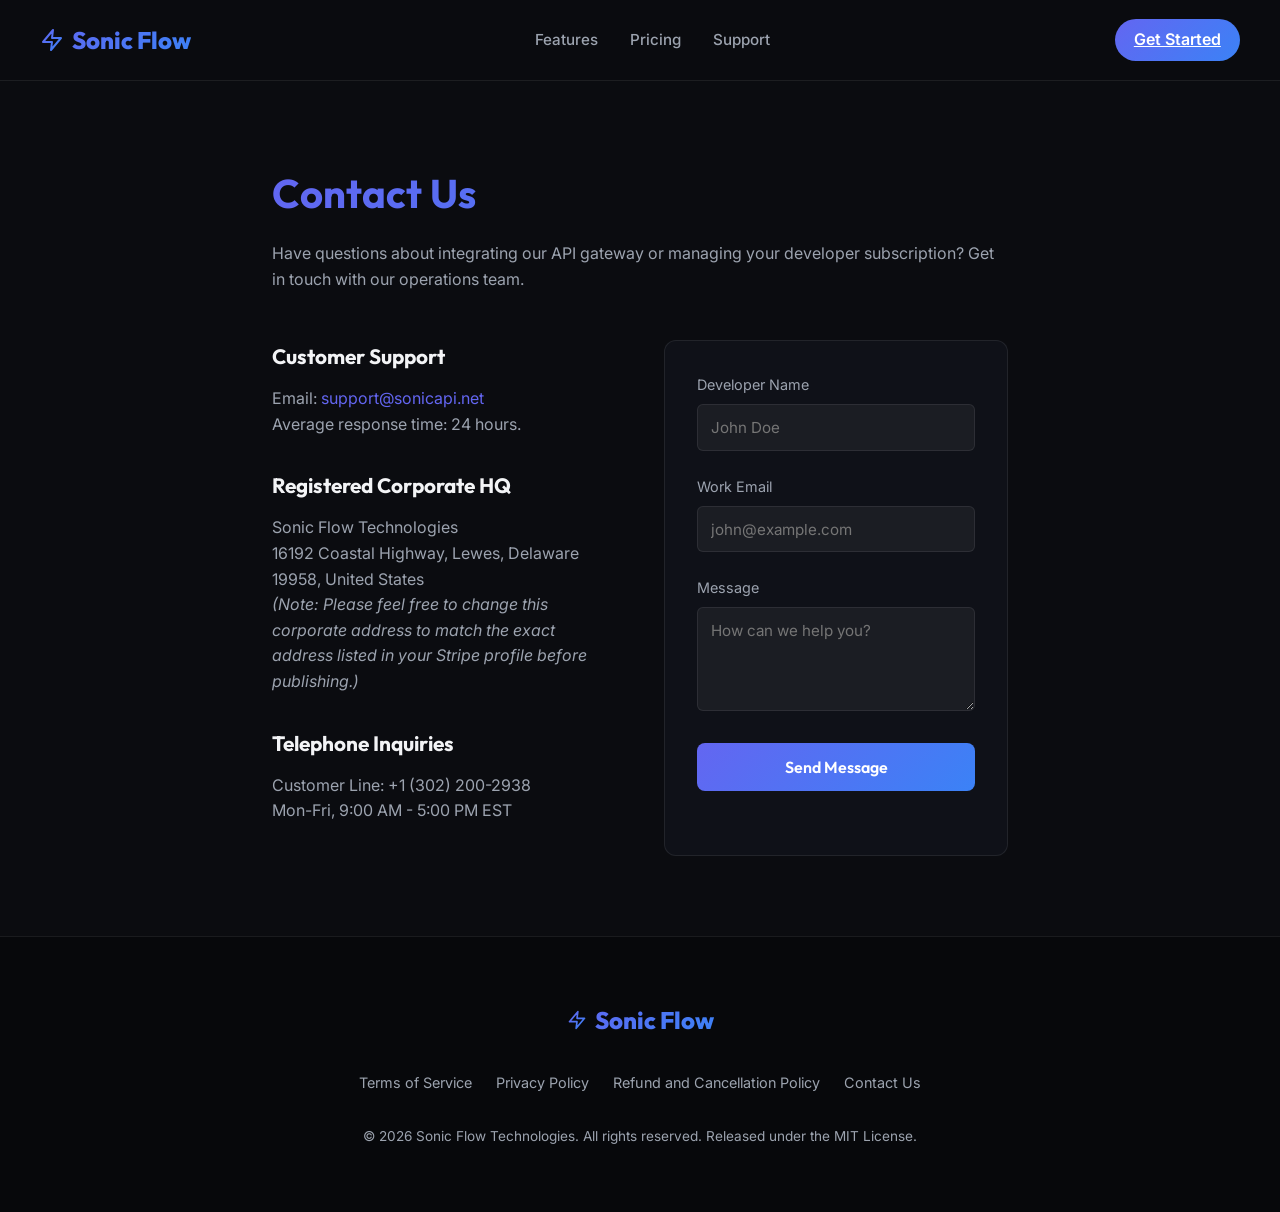
==== contact.html @ 99ae6b96 "Deploy compliance packaging site" ====
<!DOCTYPE html>
<html lang="en">
<head>
  <meta charset="UTF-8">
  <meta name="viewport" content="width=device-width, initial-scale=1.0">
  <title>Contact Us | Sonic Flow</title>
  <link rel="stylesheet" href="index.css">
  <style>
    /* Custom Contact Form styling */
    .contact-wrapper {
      display: grid;
      grid-template-columns: 1fr 1fr;
      gap: 3rem;
      margin-top: 3rem;
    }
    .contact-info h3 {
      font-family: var(--font-title);
      font-size: 1.3rem;
      margin-bottom: 0.8rem;
    }
    .contact-info p {
      color: var(--text-muted);
      margin-bottom: 2rem;
    }
    .form-group {
      margin-bottom: 1.5rem;
    }
    .form-group label {
      display: block;
      font-size: 0.9rem;
      color: var(--text-muted);
      margin-bottom: 0.5rem;
    }
    .form-group input, .form-group textarea {
      width: 100%;
      background: rgba(255, 255, 255, 0.05);
      border: 1px solid var(--panel-border);
      border-radius: 6px;
      padding: 0.8rem;
      color: #fff;
      font-family: var(--font-body);
      font-size: 0.95rem;
      transition: border-color 0.3s ease;
    }
    .form-group input:focus, .form-group textarea:focus {
      outline: none;
      border-color: var(--color-primary);
    }
    @media (max-width: 768px) {
      .contact-wrapper {
        grid-template-columns: 1fr;
        gap: 2rem;
      }
    }
  </style>
</head>
<body>
  <header>
    <div class="nav-container">
      <a href="index.html" class="logo">
        <svg width="24" height="24" viewBox="0 0 24 24" fill="none" stroke="currentColor" stroke-width="2" stroke-linecap="round" stroke-linejoin="round" style="stroke: url(#logo-grad)"><defs><linearGradient id="logo-grad" x1="0%" y1="0%" x2="100%" y2="100%"><stop offset="0%" stop-color="#6366f1"></stop><stop offset="100%" stop-color="#3b82f6"></stop></linearGradient></defs><polygon points="13 2 3 14 12 14 11 22 21 10 12 10 13 2"></polygon></svg>
        Sonic Flow
      </a>
      <ul class="nav-links">
        <li><a href="index.html#features">Features</a></li>
        <li><a href="index.html#pricing">Pricing</a></li>
        <li><a href="contact.html">Support</a></li>
      </ul>
      <a href="index.html#pricing" class="btn-nav">Get Started</a>
    </div>
  </header>

  <main class="doc-container">
    <h1>Contact Us</h1>
    <p>Have questions about integrating our API gateway or managing your developer subscription? Get in touch with our operations team.</p>

    <div class="contact-wrapper">
      <div class="contact-info">
        <h3>Customer Support</h3>
        <p>Email: <a href="mailto:support@sonicapi.net" style="color: var(--color-primary); text-decoration: none;">support@sonicapi.net</a><br>Average response time: 24 hours.</p>

        <h3>Registered Corporate HQ</h3>
        <p>Sonic Flow Technologies<br>
        16192 Coastal Highway, Lewes, Delaware 19958, United States<br>
        <em>(Note: Please feel free to change this corporate address to match the exact address listed in your Stripe profile before publishing.)</em></p>

        <h3>Telephone Inquiries</h3>
        <p>Customer Line: +1 (302) 200-2938<br>Mon-Fri, 9:00 AM - 5:00 PM EST</p>
      </div>

      <div class="contact-form" style="background: var(--panel-bg); border: 1px solid var(--panel-border); padding: 2rem; border-radius: 12px;">
        <form action="mailto:support@sonicapi.net" method="get" enctype="text/plain">
          <div class="form-group">
            <label for="name">Developer Name</label>
            <input type="text" id="name" name="name" required placeholder="John Doe">
          </div>
          <div class="form-group">
            <label for="email">Work Email</label>
            <input type="email" id="email" name="email" required placeholder="john@example.com">
          </div>
          <div class="form-group">
            <label for="message">Message</label>
            <textarea id="message" name="body" rows="4" required placeholder="How can we help you?"></textarea>
          </div>
          <button type="submit" class="btn-primary" style="width: 100%; border: none; font-size: 1rem; cursor: pointer;">Send Message</button>
        </form>
      </div>
    </div>
  </main>

  <footer>
    <div class="footer-content">
      <div class="logo">
        <svg width="20" height="20" viewBox="0 0 24 24" fill="none" stroke="currentColor" stroke-width="2" stroke-linecap="round" stroke-linejoin="round" style="stroke: url(#logo-grad)"><polygon points="13 2 3 14 12 14 11 22 21 10 12 10 13 2"></polygon></svg>
        Sonic Flow
      </div>
      <div class="footer-links">
        <a href="terms.html">Terms of Service</a>
        <a href="privacy.html">Privacy Policy</a>
        <a href="refund.html">Refund and Cancellation Policy</a>
        <a href="contact.html">Contact Us</a>
      </div>
      <div class="copyright">
        &copy; 2026 Sonic Flow Technologies. All rights reserved. Released under the MIT License.
      </div>
    </div>
  </footer>
</body>
</html>
---- index.css ----
/* CSS Design System for Sonic Flow API Gateway */
@import url('https://fonts.googleapis.com/css2?family=Inter:wght@300;400;500;600&family=Outfit:wght@400;600;700;800&display=swap');

:root {
  --bg-color: #0b0c10;
  --panel-bg: rgba(18, 20, 29, 0.7);
  --panel-border: rgba(255, 255, 255, 0.08);
  --text-main: #f3f4f6;
  --text-muted: #9ca3af;
  --color-primary: #6366f1; /* Violet */
  --color-secondary: #3b82f6; /* Blue */
  --glow-gradient: linear-gradient(135deg, var(--color-primary), var(--color-secondary));
  --font-title: 'Outfit', sans-serif;
  --font-body: 'Inter', sans-serif;
}

* {
  box-sizing: border-box;
  margin: 0;
  padding: 0;
}

body {
  background-color: var(--bg-color);
  color: var(--text-main);
  font-family: var(--font-body);
  line-height: 1.6;
  overflow-x: hidden;
}

/* Background Gradients Glows */
.ambient-glow-1 {
  position: absolute;
  width: 400px;
  height: 400px;
  background: radial-gradient(circle, rgba(99, 102, 241, 0.15) 0%, transparent 70%);
  top: -100px;
  right: -50px;
  z-index: -1;
  pointer-events: none;
}

.ambient-glow-2 {
  position: absolute;
  width: 600px;
  height: 600px;
  background: radial-gradient(circle, rgba(59, 130, 246, 0.12) 0%, transparent 70%);
  bottom: 10%;
  left: -200px;
  z-index: -1;
  pointer-events: none;
}

/* Header & Navigation */
header {
  position: sticky;
  top: 0;
  background: rgba(11, 12, 16, 0.8);
  backdrop-filter: blur(12px);
  -webkit-backdrop-filter: blur(12px);
  border-bottom: 1px solid var(--panel-border);
  z-index: 100;
  padding: 1.2rem 2rem;
}

.nav-container {
  max-width: 1200px;
  margin: 0 auto;
  display: flex;
  justify-content: space-between;
  align-items: center;
}

.logo {
  font-family: var(--font-title);
  font-size: 1.5rem;
  font-weight: 800;
  background: var(--glow-gradient);
  -webkit-background-clip: text;
  -webkit-text-fill-color: transparent;
  display: flex;
  align-items: center;
  gap: 0.5rem;
}

.nav-links {
  display: flex;
  gap: 2rem;
  list-style: none;
}

.nav-links a {
  color: var(--text-muted);
  text-decoration: none;
  font-weight: 500;
  font-size: 0.95rem;
  transition: color 0.3s ease;
}

.nav-links a:hover {
  color: var(--text-main);
}

.btn-nav {
  background: var(--glow-gradient);
  color: #fff !important;
  padding: 0.5rem 1.2rem;
  border-radius: 50px;
  font-weight: 600;
  transition: transform 0.2s ease, box-shadow 0.2s ease;
}

.btn-nav:hover {
  transform: translateY(-1px);
  box-shadow: 0 4px 15px rgba(99, 102, 241, 0.4);
}

/* Hero Section */
.hero {
  max-width: 1000px;
  margin: 6rem auto 4rem auto;
  text-align: center;
  padding: 0 1.5rem;
  position: relative;
}

.tagline {
  font-family: var(--font-title);
  font-size: 0.9rem;
  font-weight: 600;
  text-transform: uppercase;
  letter-spacing: 2px;
  color: var(--color-primary);
  margin-bottom: 1.5rem;
}

.hero h1 {
  font-family: var(--font-title);
  font-size: 3.5rem;
  font-weight: 800;
  line-height: 1.15;
  margin-bottom: 1.5rem;
  letter-spacing: -1px;
}

.hero h1 span {
  background: var(--glow-gradient);
  -webkit-background-clip: text;
  -webkit-text-fill-color: transparent;
}

.hero p {
  font-size: 1.2rem;
  color: var(--text-muted);
  max-width: 700px;
  margin: 0 auto 2.5rem auto;
}

.hero-actions {
  display: flex;
  justify-content: center;
  gap: 1.5rem;
}

.btn-primary {
  background: var(--glow-gradient);
  color: #fff;
  border: none;
  padding: 0.9rem 2.2rem;
  border-radius: 8px;
  font-family: var(--font-title);
  font-weight: 600;
  font-size: 1.05rem;
  cursor: pointer;
  text-decoration: none;
  transition: transform 0.2s ease, box-shadow 0.2s ease;
}

.btn-primary:hover {
  transform: translateY(-2px);
  box-shadow: 0 8px 25px rgba(99, 102, 241, 0.4);
}

.btn-secondary {
  background: transparent;
  color: var(--text-main);
  border: 1px solid var(--panel-border);
  padding: 0.9rem 2.2rem;
  border-radius: 8px;
  font-family: var(--font-title);
  font-weight: 600;
  font-size: 1.05rem;
  cursor: pointer;
  text-decoration: none;
  transition: background-color 0.3s ease, border-color 0.3s ease;
}

.btn-secondary:hover {
  background-color: rgba(255, 255, 255, 0.05);
  border-color: var(--text-muted);
}

/* Features Grid */
.features {
  max-width: 1200px;
  margin: 6rem auto;
  padding: 0 2rem;
}

.section-title {
  text-align: center;
  font-family: var(--font-title);
  font-size: 2.2rem;
  font-weight: 700;
  margin-bottom: 3.5rem;
}

.features-grid {
  display: grid;
  grid-template-columns: repeat(auto-fit, minmax(300px, 1fr));
  gap: 2rem;
}

.feature-card {
  background: var(--panel-bg);
  border: 1px solid var(--panel-border);
  border-radius: 12px;
  padding: 2.5rem 2rem;
  backdrop-filter: blur(10px);
  -webkit-backdrop-filter: blur(10px);
  transition: transform 0.3s ease, border-color 0.3s ease;
}

.feature-card:hover {
  transform: translateY(-5px);
  border-color: rgba(99, 102, 241, 0.3);
}

.feature-icon {
  width: 48px;
  height: 48px;
  border-radius: 8px;
  background: rgba(99, 102, 241, 0.15);
  display: flex;
  align-items: center;
  justify-content: center;
  margin-bottom: 1.5rem;
}

.feature-icon svg {
  stroke: var(--color-primary);
  width: 24px;
  height: 24px;
}

.feature-card h3 {
  font-family: var(--font-title);
  font-size: 1.3rem;
  font-weight: 600;
  margin-bottom: 1rem;
}

.feature-card p {
  color: var(--text-muted);
  font-size: 0.95rem;
}

/* Pricing Section */
.pricing {
  max-width: 1200px;
  margin: 6rem auto;
  padding: 0 2rem;
}

.pricing-grid {
  display: grid;
  grid-template-columns: repeat(auto-fit, minmax(300px, 1fr));
  gap: 2rem;
  max-width: 900px;
  margin: 0 auto;
}

.pricing-card {
  background: var(--panel-bg);
  border: 1px solid var(--panel-border);
  border-radius: 16px;
  padding: 3rem 2rem;
  position: relative;
  display: flex;
  flex-direction: column;
}

.pricing-card.popular {
  border: 2px solid var(--color-primary);
}

.badge {
  position: absolute;
  top: -12px;
  right: 24px;
  background: var(--glow-gradient);
  color: #fff;
  padding: 0.25rem 0.8rem;
  border-radius: 50px;
  font-size: 0.75rem;
  font-weight: 600;
  text-transform: uppercase;
}

.pricing-card h3 {
  font-family: var(--font-title);
  font-size: 1.4rem;
  margin-bottom: 0.5rem;
}

.pricing-card .price {
  font-family: var(--font-title);
  font-size: 2.5rem;
  font-weight: 800;
  margin-bottom: 1.5rem;
}

.pricing-card .price span {
  font-size: 1rem;
  color: var(--text-muted);
  font-weight: 400;
}

.pricing-card ul {
  list-style: none;
  margin-bottom: 2rem;
  flex-grow: 1;
}

.pricing-card ul li {
  margin-bottom: 0.8rem;
  font-size: 0.95rem;
  color: var(--text-muted);
  display: flex;
  align-items: center;
  gap: 0.6rem;
}

.pricing-card ul li svg {
  stroke: var(--color-primary);
  width: 16px;
  height: 16px;
}

/* Footer styling */
footer {
  border-top: 1px solid var(--panel-border);
  padding: 4rem 2rem;
  background-color: #07080b;
}

.footer-content {
  max-width: 1200px;
  margin: 0 auto;
  display: flex;
  flex-direction: column;
  align-items: center;
  gap: 2rem;
  text-align: center;
}

.footer-links {
  display: flex;
  gap: 1.5rem;
  flex-wrap: wrap;
  justify-content: center;
}

.footer-links a {
  color: var(--text-muted);
  text-decoration: none;
  font-size: 0.9rem;
  transition: color 0.3s ease;
}

.footer-links a:hover {
  color: var(--text-main);
}

.copyright {
  color: var(--text-muted);
  font-size: 0.85rem;
}

/* Compliance Document Pages Layout */
.doc-container {
  max-width: 800px;
  margin: 5rem auto;
  padding: 0 2rem;
}

.doc-container h1 {
  font-family: var(--font-title);
  font-size: 2.5rem;
  margin-bottom: 1rem;
  background: var(--glow-gradient);
  -webkit-background-clip: text;
  -webkit-text-fill-color: transparent;
}

.doc-container h2 {
  font-family: var(--font-title);
  font-size: 1.6rem;
  margin: 2rem 0 1rem 0;
}

.doc-container p {
  color: var(--text-muted);
  margin-bottom: 1.2rem;
  font-size: 1rem;
}

.doc-container ul {
  margin-bottom: 1.5rem;
  padding-left: 1.5rem;
  color: var(--text-muted);
}

.doc-container ul li {
  margin-bottom: 0.5rem;
}

/* Responsive queries */
@media (max-width: 768px) {
  .hero h1 {
    font-size: 2.5rem;
  }
  .hero-actions {
    flex-direction: column;
    align-items: stretch;
  }
  .nav-links {
    display: none;
  }
}
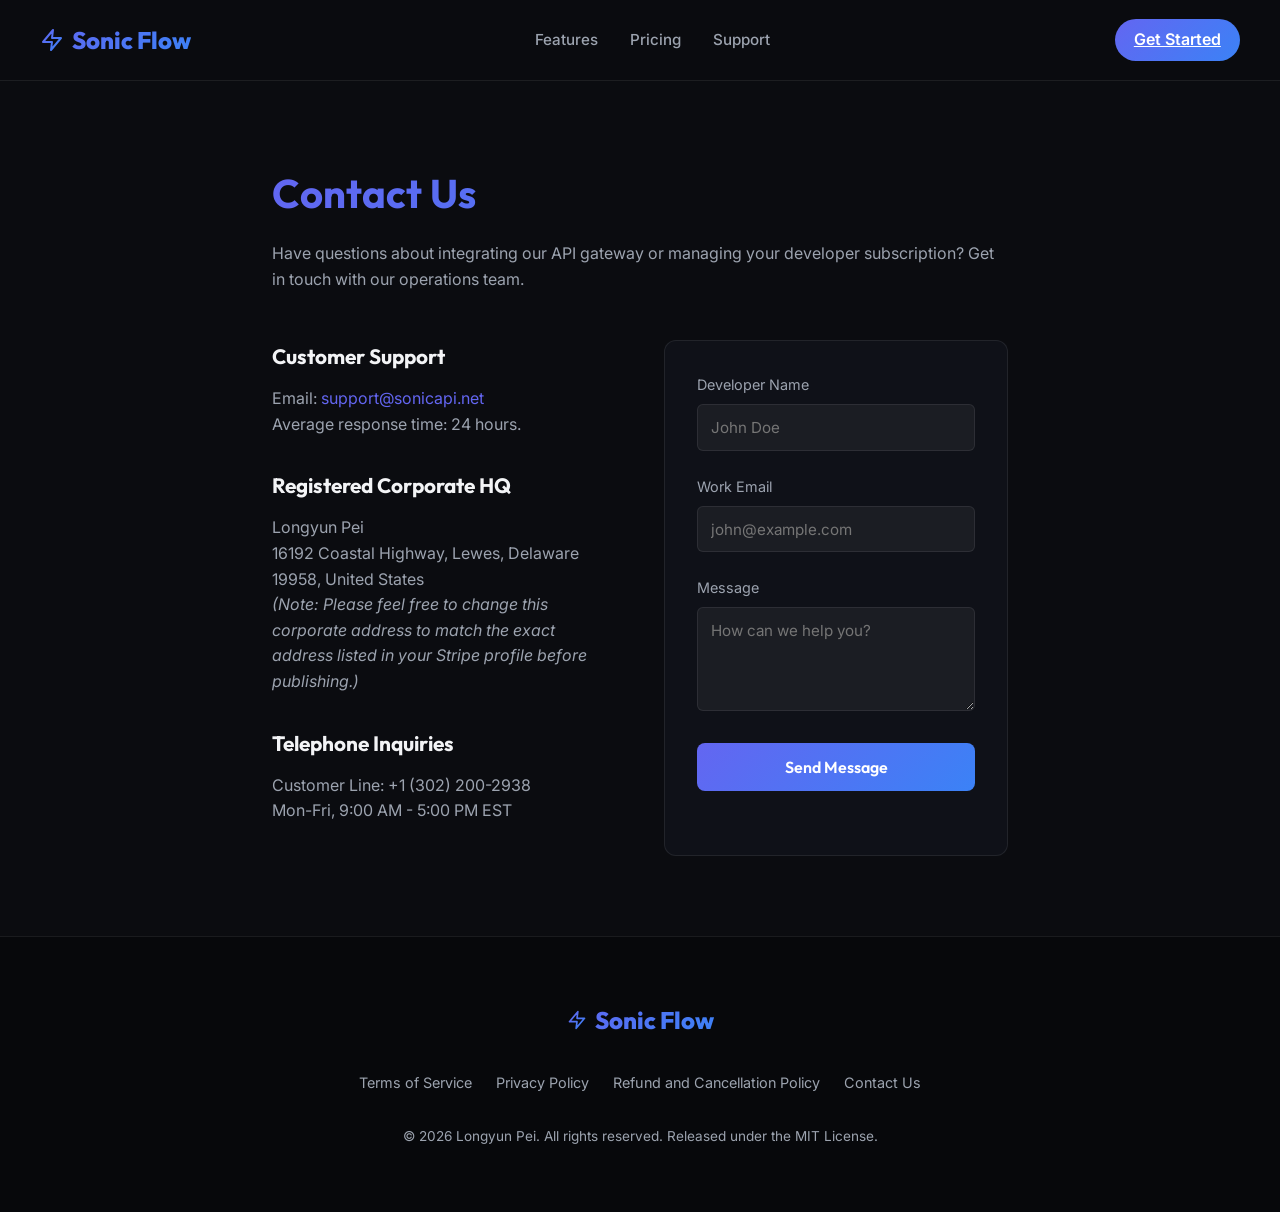
==== commit 01895870: "Update business legal name to Longyun Pei for Stripe KYC alignment" ====
--- a/contact.html
+++ b/contact.html
@@ -80,7 +80,7 @@
         <p>Email: <a href="mailto:support@sonicapi.net" style="color: var(--color-primary); text-decoration: none;">support@sonicapi.net</a><br>Average response time: 24 hours.</p>
 
         <h3>Registered Corporate HQ</h3>
-        <p>Sonic Flow Technologies<br>
+        <p>Longyun Pei<br>
         16192 Coastal Highway, Lewes, Delaware 19958, United States<br>
         <em>(Note: Please feel free to change this corporate address to match the exact address listed in your Stripe profile before publishing.)</em></p>
 
@@ -121,7 +121,7 @@
         <a href="contact.html">Contact Us</a>
       </div>
       <div class="copyright">
-        &copy; 2026 Sonic Flow Technologies. All rights reserved. Released under the MIT License.
+        &copy; 2026 Longyun Pei. All rights reserved. Released under the MIT License.
       </div>
     </div>
   </footer>
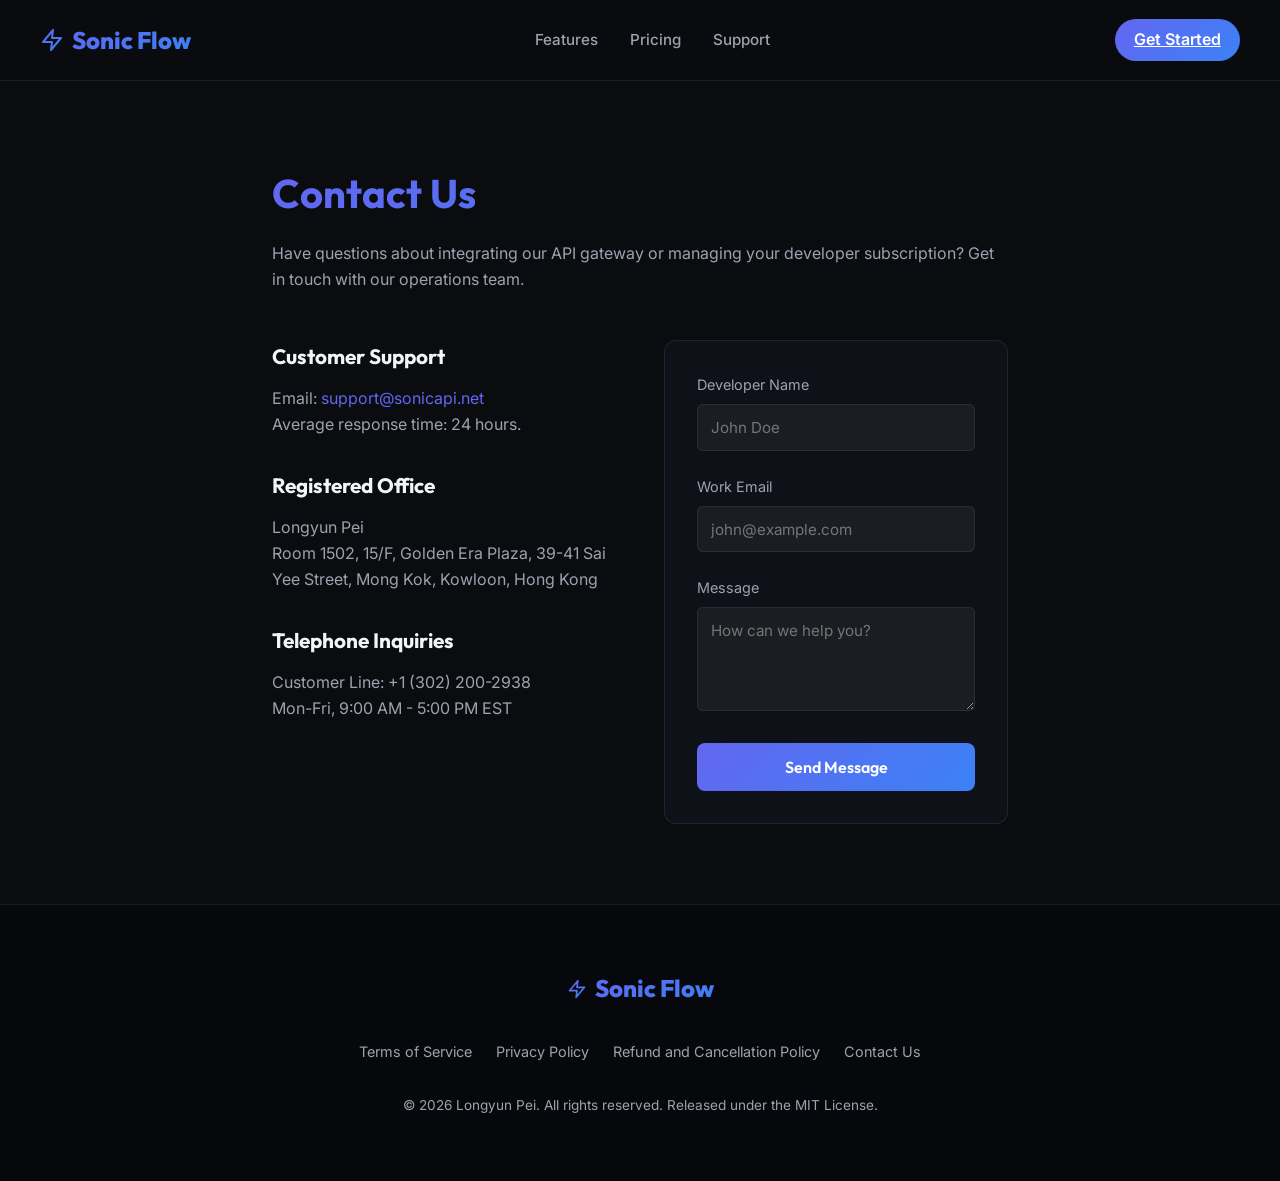
==== commit 6fc8150c: "Change address to Hong Kong Mong Kok for Stripe HK compliance" ====
--- a/contact.html
+++ b/contact.html
@@ -79,10 +79,9 @@
         <h3>Customer Support</h3>
         <p>Email: <a href="mailto:support@sonicapi.net" style="color: var(--color-primary); text-decoration: none;">support@sonicapi.net</a><br>Average response time: 24 hours.</p>
 
-        <h3>Registered Corporate HQ</h3>
+        <h3>Registered Office</h3>
         <p>Longyun Pei<br>
-        16192 Coastal Highway, Lewes, Delaware 19958, United States<br>
-        <em>(Note: Please feel free to change this corporate address to match the exact address listed in your Stripe profile before publishing.)</em></p>
+        Room 1502, 15/F, Golden Era Plaza, 39-41 Sai Yee Street, Mong Kok, Kowloon, Hong Kong</p>
 
         <h3>Telephone Inquiries</h3>
         <p>Customer Line: +1 (302) 200-2938<br>Mon-Fri, 9:00 AM - 5:00 PM EST</p>
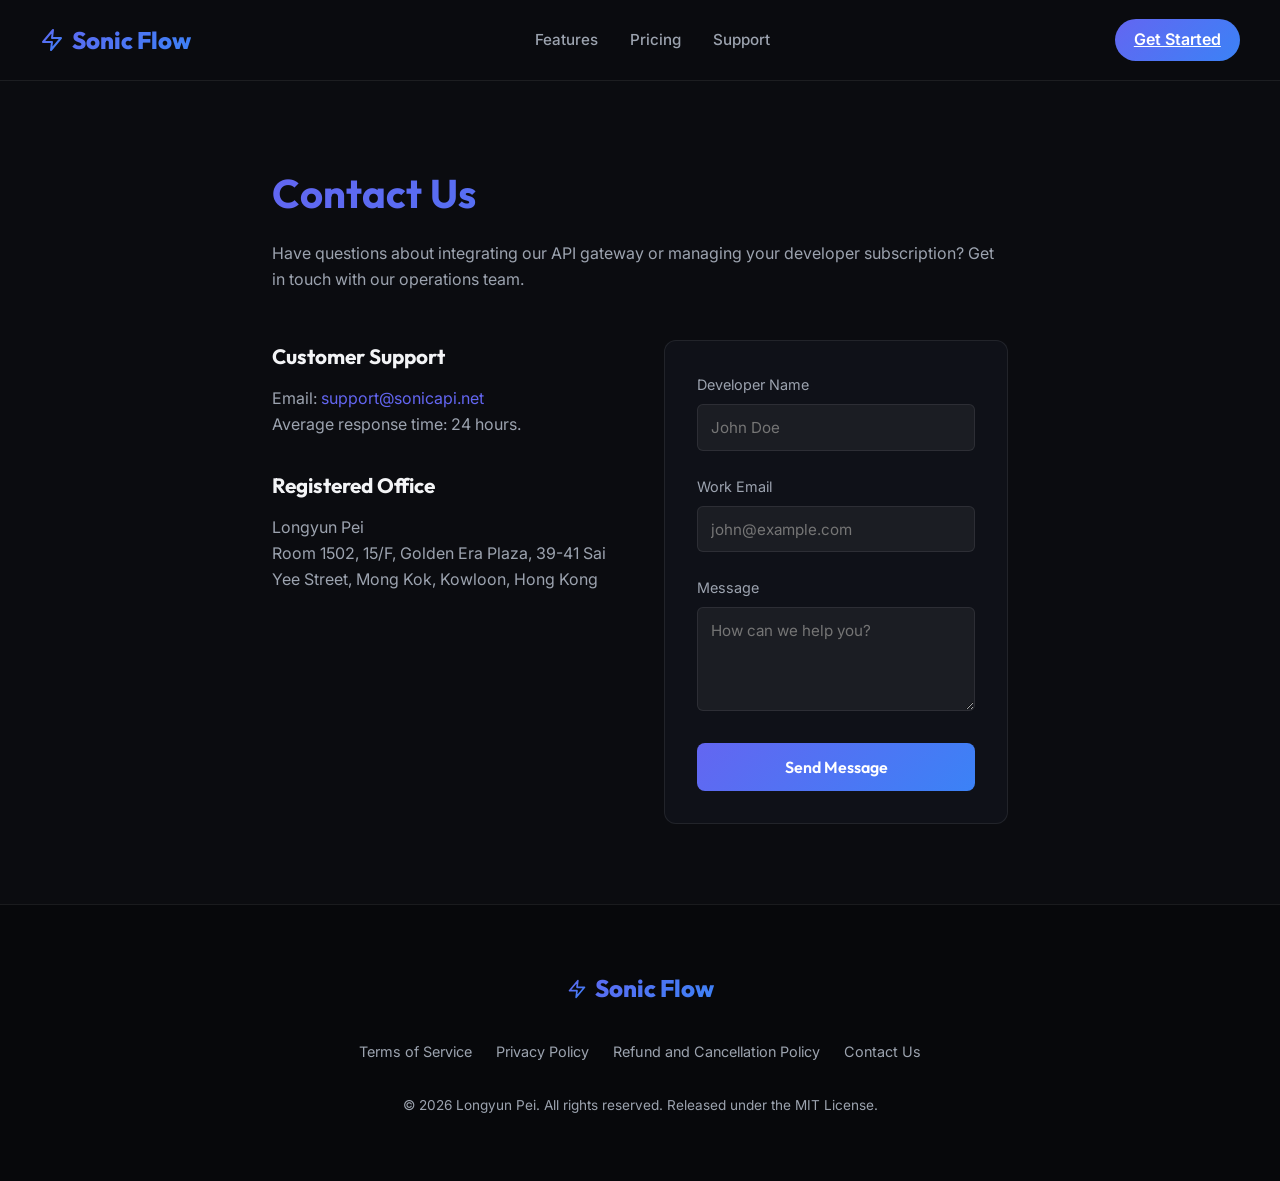
==== commit ceb4cf43: "Remove telephone section for compliance consistency" ====
--- a/contact.html
+++ b/contact.html
@@ -83,8 +83,7 @@
         <p>Longyun Pei<br>
         Room 1502, 15/F, Golden Era Plaza, 39-41 Sai Yee Street, Mong Kok, Kowloon, Hong Kong</p>
 
-        <h3>Telephone Inquiries</h3>
-        <p>Customer Line: +1 (302) 200-2938<br>Mon-Fri, 9:00 AM - 5:00 PM EST</p>
+
       </div>
 
       <div class="contact-form" style="background: var(--panel-bg); border: 1px solid var(--panel-border); padding: 2rem; border-radius: 12px;">
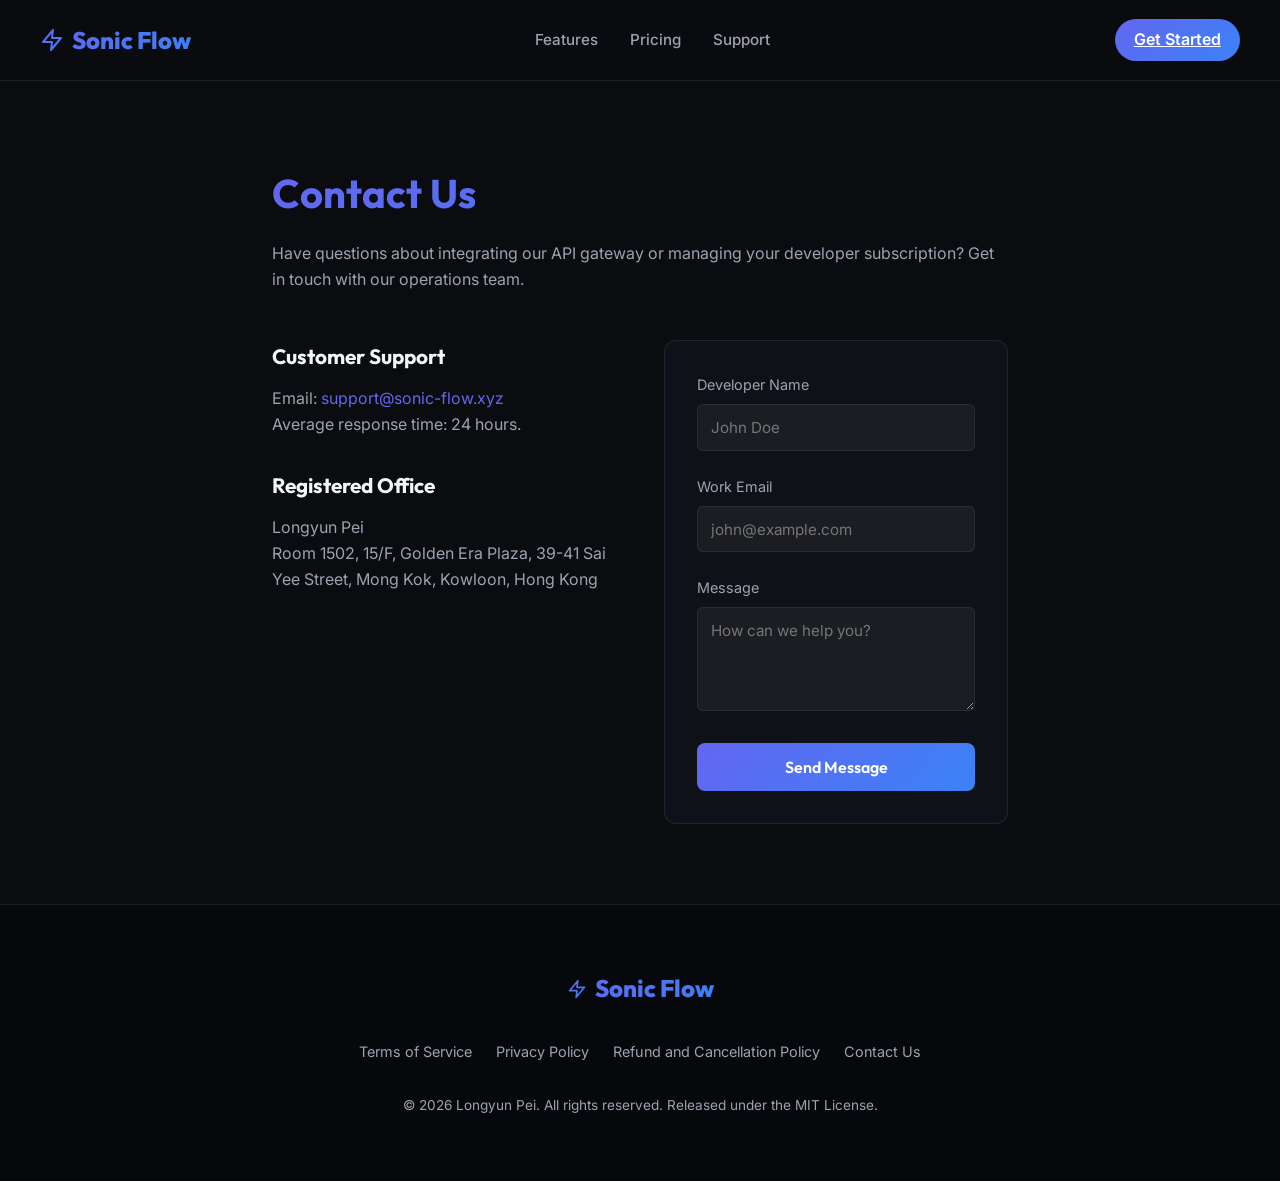
==== commit d62f27b9: "Update support email to match the new domain sonic-flow.xyz" ====
--- a/contact.html
+++ b/contact.html
@@ -77,7 +77,7 @@
     <div class="contact-wrapper">
       <div class="contact-info">
         <h3>Customer Support</h3>
-        <p>Email: <a href="mailto:support@sonicapi.net" style="color: var(--color-primary); text-decoration: none;">support@sonicapi.net</a><br>Average response time: 24 hours.</p>
+        <p>Email: <a href="mailto:support@sonic-flow.xyz" style="color: var(--color-primary); text-decoration: none;">support@sonic-flow.xyz</a><br>Average response time: 24 hours.</p>
 
         <h3>Registered Office</h3>
         <p>Longyun Pei<br>
@@ -87,7 +87,7 @@
       </div>
 
       <div class="contact-form" style="background: var(--panel-bg); border: 1px solid var(--panel-border); padding: 2rem; border-radius: 12px;">
-        <form action="mailto:support@sonicapi.net" method="get" enctype="text/plain">
+        <form action="mailto:support@sonic-flow.xyz" method="get" enctype="text/plain">
           <div class="form-group">
             <label for="name">Developer Name</label>
             <input type="text" id="name" name="name" required placeholder="John Doe">
